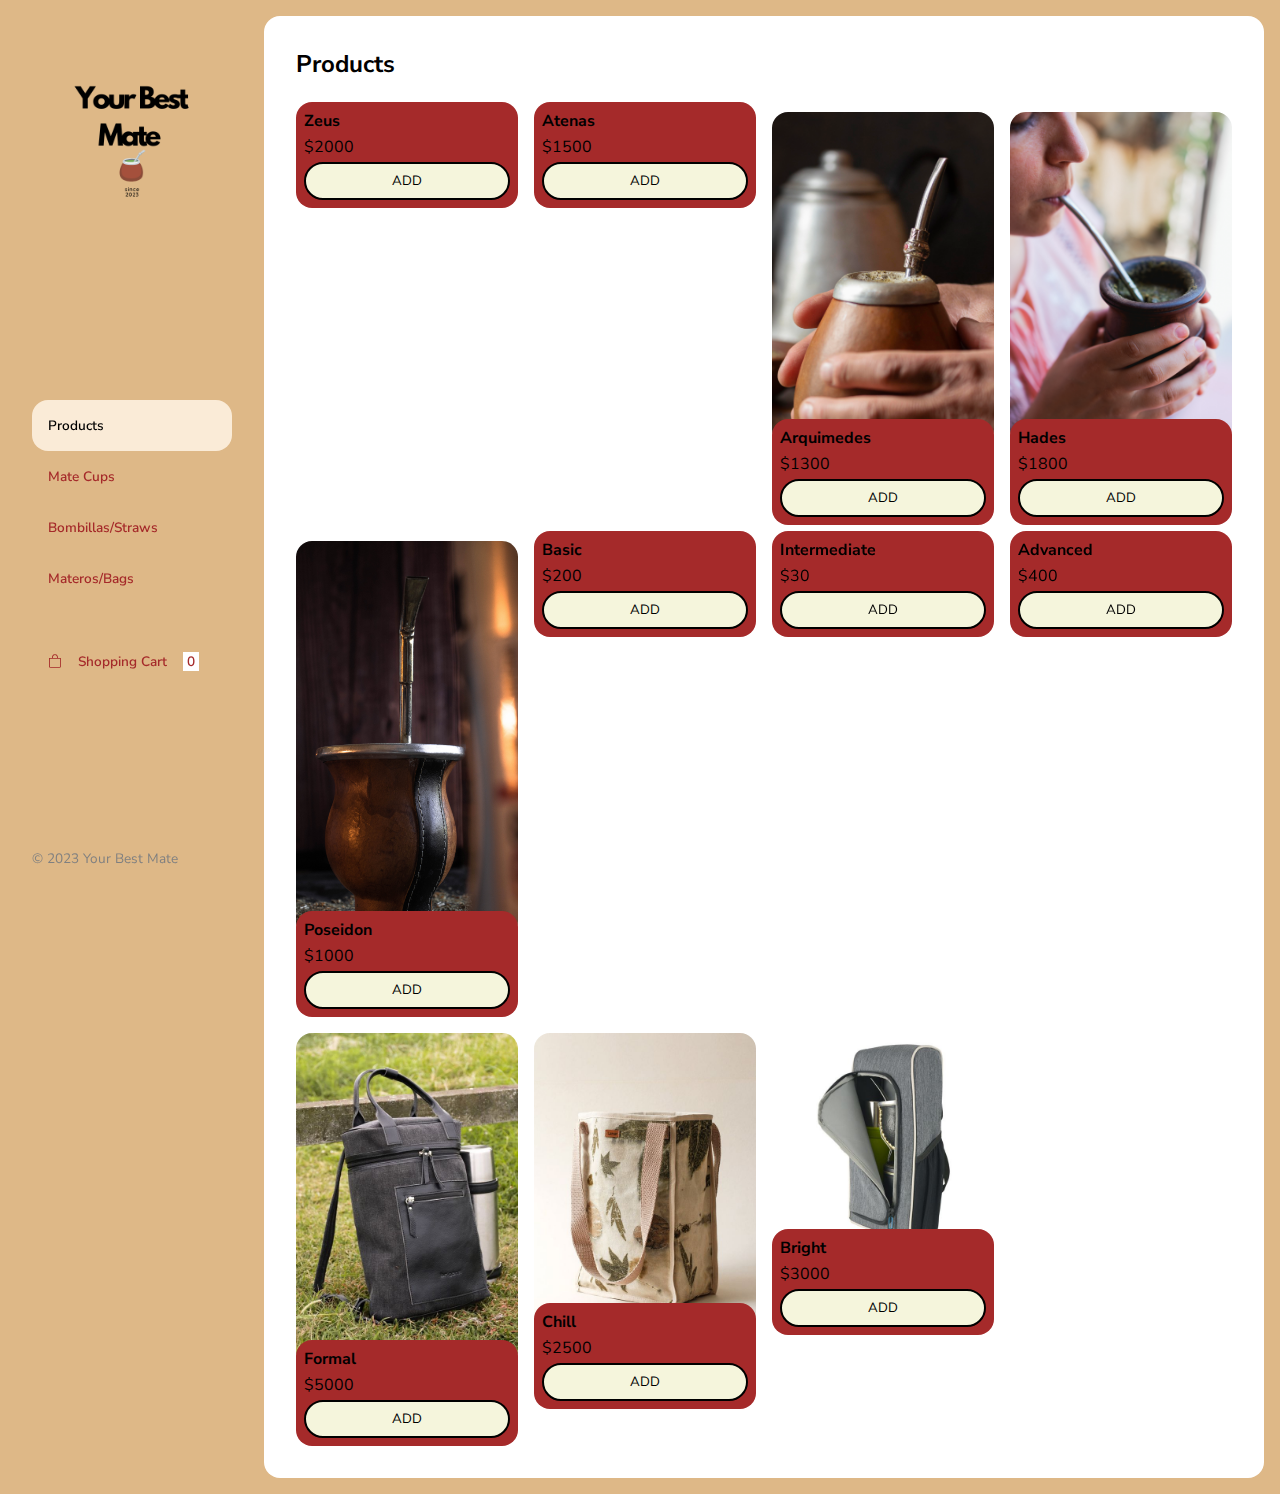
==== index.html @ cf45644e "second commit" ====
<!DOCTYPE html>
<html lang="es">

<head>
    <meta charset="UTF-8">
    <meta http-equiv="X-UA-Compatible" content="IE=edge">
    <meta name="viewport" content="width=device-width, initial-scale=1.0">
    <title>Your Best Mate</title>
    <link rel="stylesheet" href="https://cdn.jsdelivr.net/npm/bootstrap-icons@1.9.1/font/bootstrap-icons.css">
    <link rel="stylesheet" href="./style.css">
    <!--Google Fonts-->
    <link rel="preconnect" href="https://fonts.googleapis.com">
    <link rel="preconnect" href="https://fonts.gstatic.com" crossorigin>
    <link href="https://fonts.googleapis.com/css2?family=Amatic+SC:wght@700&family=Indie+Flower&family=Nunito+Sans:wght@300&family=Quicksand&display=swap"
        rel="stylesheet">
</head>

<body>

    <div class="wrapper">
        <aside>
            <header>
                <img class="logo" src="./images/Your Best Mate ..png">
            </header>
            <nav>
                <ul class="menu">
                    <li><button id="todos" class="boton-menu boton-categoria active">Products</button></li>

                    <li><button id="mates" class="boton-menu boton-categoria">Mate Cups</button></li>

                    <li><button id="bombillas" class="boton-menu boton-categoria">Bombillas/Straws</button></li>

                    <li><button id="materos" class="boton-menu boton-categoria"></i>Materos/Bags</button></li>

                    <li><a class="boton-menu boton-carrito" href="carrito.html"><i class="bi bi-bag"></i>Shopping Cart<span
                                class="numerito" id="numerito">0</span></a>
                    </li>
                </ul>
            </nav>
            <footer>
                <p class="texto-footer">© 2023 Your Best Mate</p>
            </footer>
        </aside>
        <main>
            <h2 class="titulo-principal" id="titulo-principal">Products</h2>
            <div id="contenedor-productos" class="contenedor-productos">

            </div>

        </main>
    </div>
    <script src="./main.js"></script>
</body>

</html>
---- style.css ----
* {
    margin: 0;
    padding: 0;
    box-sizing: border-box;
    font-family: 'Nunito Sans', sans-serif;
}

h1,
h2,
h3,
h4,
h5,
h6,
p,
a,
input,
textarea {
    margin: 0;
    padding: 0;
}

ul {
    list-style-type: none;
}

a {
    text-decoration: none;
}

.wrapper {
    display: grid;
    grid-template-columns: 1fr 4fr;
    background-color: burlywood;
}

aside {
    padding: 2rem;
    color: black;
    position: sticky;
    top: 0;
    height: 100vh;
    display: flex;
    flex-direction: column;
    justify-content: space-between;
}

.logo {
    width: 200px;
    height: 200px;
}

.boton-menu {
    background-color: transparent;
    border: 0;
    color: brown;
    cursor: pointer;
    display: flex;
    align-items: center;
    gap: 1rem;
    font-weight: 600;
    padding: 1rem;
    font-size: .85rem;
    width: 100%;
}

.boton-menu.active {
    background-color: antiquewhite;
    color: black;
    width: 100%;
    border-radius: 1rem;
    border-top-left-radius: 1rem;
    border-bottom-left-radius: 1rem;
    position: relative;
}



.boton-carrito {
    margin-top: 2rem;
}

menu {
    display: flex;
    flex-direction: column;
    gap: 1rem;
}

.texto-footer {
    color: gray;
    font-size: .85rem;
}

.producto-imagen {
    max-width: 100%;
    border-radius: 1rem;
}

.producto-detalles {
    background-color: var(--clr-main);
    color: var(--clr-white);
    padding: .5rem;
    border-radius: 1rem;
    margin-top: -2rem;
    position: relative;
    display: flex;
    flex-direction: column;
    gap: .25rem;
}

main {
    background-color: white;
    margin: 1rem;
    border-radius: 1rem;
    padding: 2rem;
    margin-left: 0;
}

.titulo-principal {
    color: black;
    margin-bottom: 2rem;
}

.contenedor-productos {
    display: grid;
    grid-template-columns: repeat(4, 1fr);
    gap: 1rem;
}

.producto-detalles {
    background-color: brown;
    padding: .5rem;
    border-radius: 1rem;
    margin-top: -2rem;
    position: relative;
    display: flex;
    flex-direction: column;
    gap: .25rem;
}

.producto-titulo {
    font-size: 1rem;
}

.producto-agregar {
    border: 0;
    background-color: beige;
    padding: .5rem;
    text-transform: uppercase;
    border-radius: 2rem;
    cursor: pointer;
    border: 2px solid black;
}

.producto-agregar:hover {
    background-color: white;
    color: black;
}

.imagen-carrito {
    width: 4rem;
    border-radius: 1rem;
}


/* Carrito */

.carrito-vacio, .carrito-lleno {
    color: black;
    font-weight: bold;
}

.carrito-productos {
    display: flex;
    flex-direction: column;
    gap: 1rem;
}

.carrito-producto {
    display: flex;
    justify-content: space-between;
    align-items: center;
    background-color: antiquewhite;
    color: black;
    padding: 0.5rem;
    padding-right: 1.5rem;
    cursor: pointer;
    border-radius: 1rem;
}

.carrito-producto small {
    font-size: 0.5rem;
}

.carrito-producto-eliminar {
    background-color: grey;
    border: 0;
    padding: 1rem;
    border-radius: 1rem;
    color:antiquewhite;
    text-transform: uppercase;
    cursor: pointer;
}

.contenedor-carrito {
    display: flex;
    flex-direction: column;
    gap: 1rem;
}

.carrito-acciones {
    display: flex;
    justify-content:space-between;
}



.carrito-acciones-eliminar {
    background-color: grey;
    border: 0;
    padding: 1rem;
    border-radius: 1rem;
    color:antiquewhite;
    text-transform: uppercase;
    cursor: pointer;
}

.carrito-acciones-comprar {
    background-color:brown;
    border: 0;
    padding: 1rem;
    border-radius: 1rem;
    color:antiquewhite;
    text-transform: uppercase;
    cursor: pointer;
}

.carrito-acciones-vaciar {
    background-color:brown;
    border: 0;
    padding: 1rem;
    border-radius: 1rem;
    color:antiquewhite;
    text-transform: uppercase;
    cursor: pointer;
}

.carrito-acciones-total {
    display: flex;
    background-color:brown;
    padding: 1rem;
    border-radius: 1rem;
    color:antiquewhite;
    text-transform: uppercase;
}

.carrito-acciones-derecha {
    display: flex;
}

.disabled {
    display: none;
}

.numerito {
    background-color: white;
    color:brown;
    padding: 0 .25rem;
    border-radius:

}
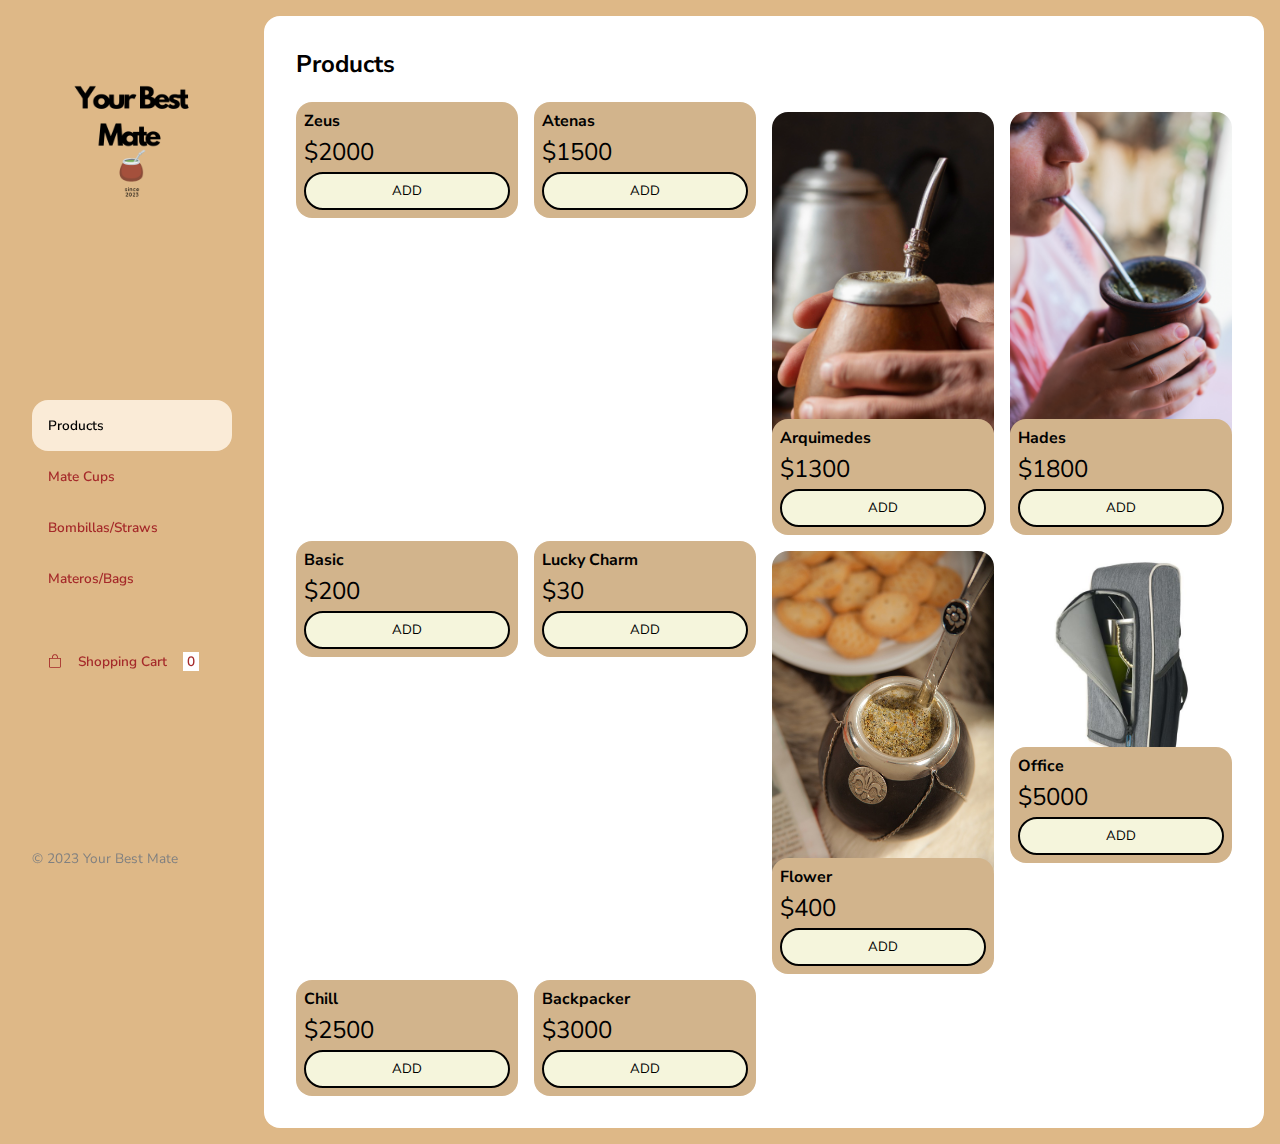
==== commit 86baab8f: "cambios" ====
--- a/index.html
+++ b/index.html
@@ -6,7 +6,11 @@
     <meta http-equiv="X-UA-Compatible" content="IE=edge">
     <meta name="viewport" content="width=device-width, initial-scale=1.0">
     <title>Your Best Mate</title>
+    <!--Bootstrap-->
     <link rel="stylesheet" href="https://cdn.jsdelivr.net/npm/bootstrap-icons@1.9.1/font/bootstrap-icons.css">
+    <!--Librerias-->
+    <link rel="stylesheet" type="text/css" href="https://cdn.jsdelivr.net/npm/toastify-js/src/toastify.min.css">
+    <!--CSS-->
     <link rel="stylesheet" href="./style.css">
     <!--Google Fonts-->
     <link rel="preconnect" href="https://fonts.googleapis.com">
@@ -18,7 +22,16 @@
 <body>
 
     <div class="wrapper">
+        <header class="header-mobile">
+            <img class="logo">
+            <button class="open-menu" id="open-menu">
+                <i class="bi bi-list"></i>
+            </button>
+        </header>
         <aside>
+            <button class="close-menu" id="close-menu">
+                <i class="bi bi-x"></i>
+            </button>
             <header>
                 <img class="logo" src="./images/Your Best Mate ..png">
             </header>
@@ -49,7 +62,11 @@
 
         </main>
     </div>
+    <!--Librerias-->
+    <script type="text/javascript" src="https://cdn.jsdelivr.net/npm/toastify-js"></script>
     <script src="./main.js"></script>
+    <script src="./menu.js"></script>
+
 </body>
 
 </html>--- a/style.css
+++ b/style.css
@@ -73,8 +73,6 @@
     position: relative;
 }
 
-
-
 .boton-carrito {
     margin-top: 2rem;
 }
@@ -96,8 +94,7 @@
 }
 
 .producto-detalles {
-    background-color: var(--clr-main);
-    color: var(--clr-white);
+    font-size: 1.5rem;
     padding: .5rem;
     border-radius: 1rem;
     margin-top: -2rem;
@@ -127,7 +124,7 @@
 }
 
 .producto-detalles {
-    background-color: brown;
+    background-color: #D2B48C;
     padding: .5rem;
     border-radius: 1rem;
     margin-top: -2rem;
@@ -164,7 +161,8 @@
 
 /* Carrito */
 
-.carrito-vacio, .carrito-lleno {
+.carrito-vacio,
+.carrito-lleno {
     color: black;
     font-weight: bold;
 }
@@ -196,7 +194,7 @@
     border: 0;
     padding: 1rem;
     border-radius: 1rem;
-    color:antiquewhite;
+    color: antiquewhite;
     text-transform: uppercase;
     cursor: pointer;
 }
@@ -209,7 +207,7 @@
 
 .carrito-acciones {
     display: flex;
-    justify-content:space-between;
+    justify-content: space-between;
 }
 
 
@@ -219,37 +217,37 @@
     border: 0;
     padding: 1rem;
     border-radius: 1rem;
-    color:antiquewhite;
+    color: antiquewhite;
     text-transform: uppercase;
     cursor: pointer;
 }
 
 .carrito-acciones-comprar {
-    background-color:brown;
-    border: 0;
-    padding: 1rem;
-    border-radius: 1rem;
-    color:antiquewhite;
+    background-color: brown;
+    border: 0;
+    padding: 1rem;
+    border-radius: 1rem;
+    color: antiquewhite;
     text-transform: uppercase;
     cursor: pointer;
 }
 
 .carrito-acciones-vaciar {
-    background-color:brown;
-    border: 0;
-    padding: 1rem;
-    border-radius: 1rem;
-    color:antiquewhite;
+    background-color: brown;
+    border: 0;
+    padding: 1rem;
+    border-radius: 1rem;
+    color: antiquewhite;
     text-transform: uppercase;
     cursor: pointer;
 }
 
 .carrito-acciones-total {
     display: flex;
-    background-color:brown;
-    padding: 1rem;
-    border-radius: 1rem;
-    color:antiquewhite;
+    background-color: brown;
+    padding: 1rem;
+    border-radius: 1rem;
+    color: antiquewhite;
     text-transform: uppercase;
 }
 
@@ -263,8 +261,90 @@
 
 .numerito {
     background-color: white;
-    color:brown;
+    color: brown;
     padding: 0 .25rem;
     border-radius:
 
-}+}
+
+.header-mobile {
+    display: none;
+}
+
+.close-menu {
+    display: none;
+}
+
+/** Media queries **/
+
+@media screen and (max-width: 600px) {
+    .wrapper {
+        display: flex;
+        flex-direction: column;
+        min-height: 100vh;
+    }
+
+    aside {
+        position: fixed;
+        z-index: 9;
+        background-color: burlywood;
+        left: 0;
+        box-shadow: 0 0 0 100vmax rgba(0, 0, 0, .75);
+        transform: translateX(-100%);
+        opacity: 0;
+        visibility: hidden;
+        transition: .2s;
+    }
+
+    .aside-visible {
+
+        transform: translateX(0);
+        opacity: 1;
+        visibility: visible;
+    }
+
+
+    main {
+        margin: 1rem;
+        margin-top: 0;
+        padding: 2rem;
+    }
+
+    .contenedor-productos {
+        grid-template-columns: 1fr 1fr;
+    }
+
+    .header-mobile {
+        display: flex;
+        padding: 1rem;
+        justify-content: space-between;
+        align-items: center;
+    }
+
+    .header-mobile.logo {
+        width: 100px;
+        height: 100px;
+    }
+
+    .open-menu {
+        background-color: transparent;
+        color: #964B00;
+        border: 0;
+        font-size: 2rem;
+        cursor: pointer;
+    }
+
+    .close-menu {
+        background-color: transparent;
+        color: #964B00;
+        border: 0;
+        font-size: 2rem;
+        cursor: pointer;
+        position: absolute;
+        top: 1rem;
+        right: 1rem;
+        display: block;
+    }
+}
+
+
